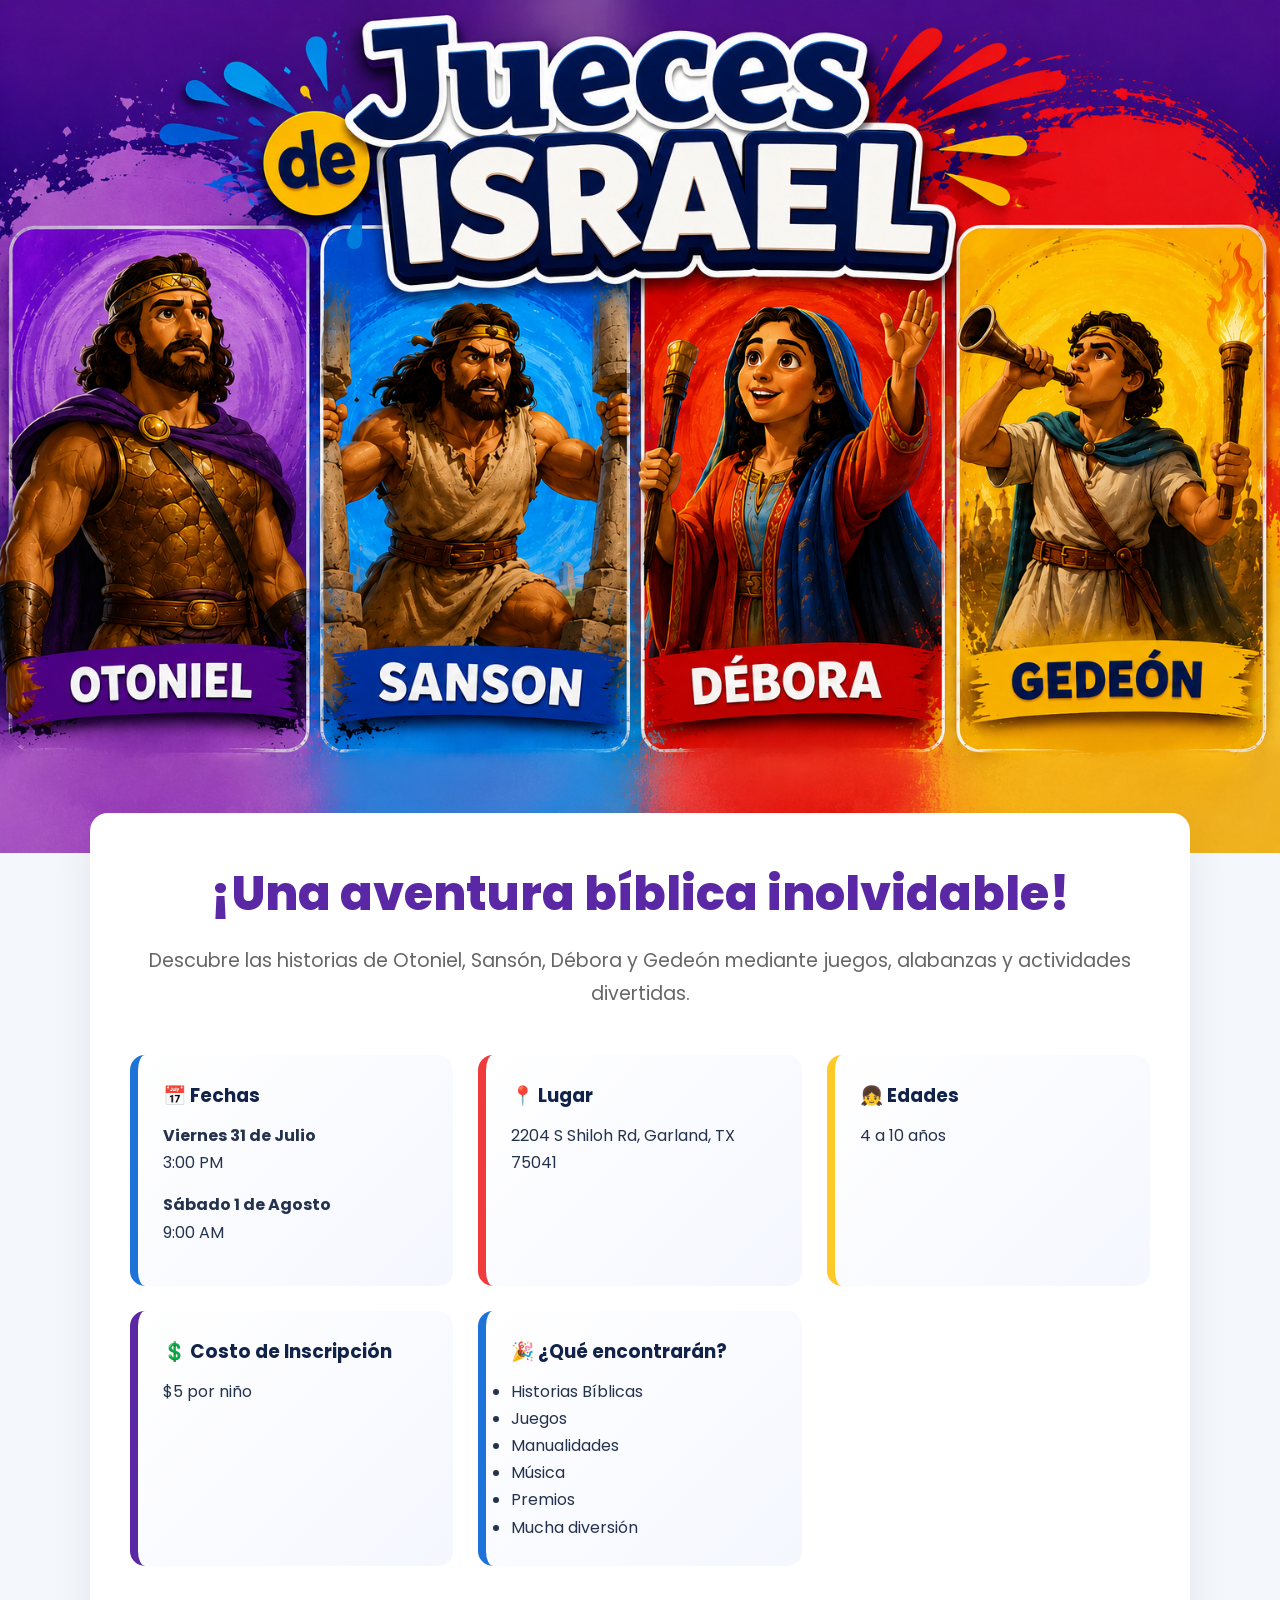
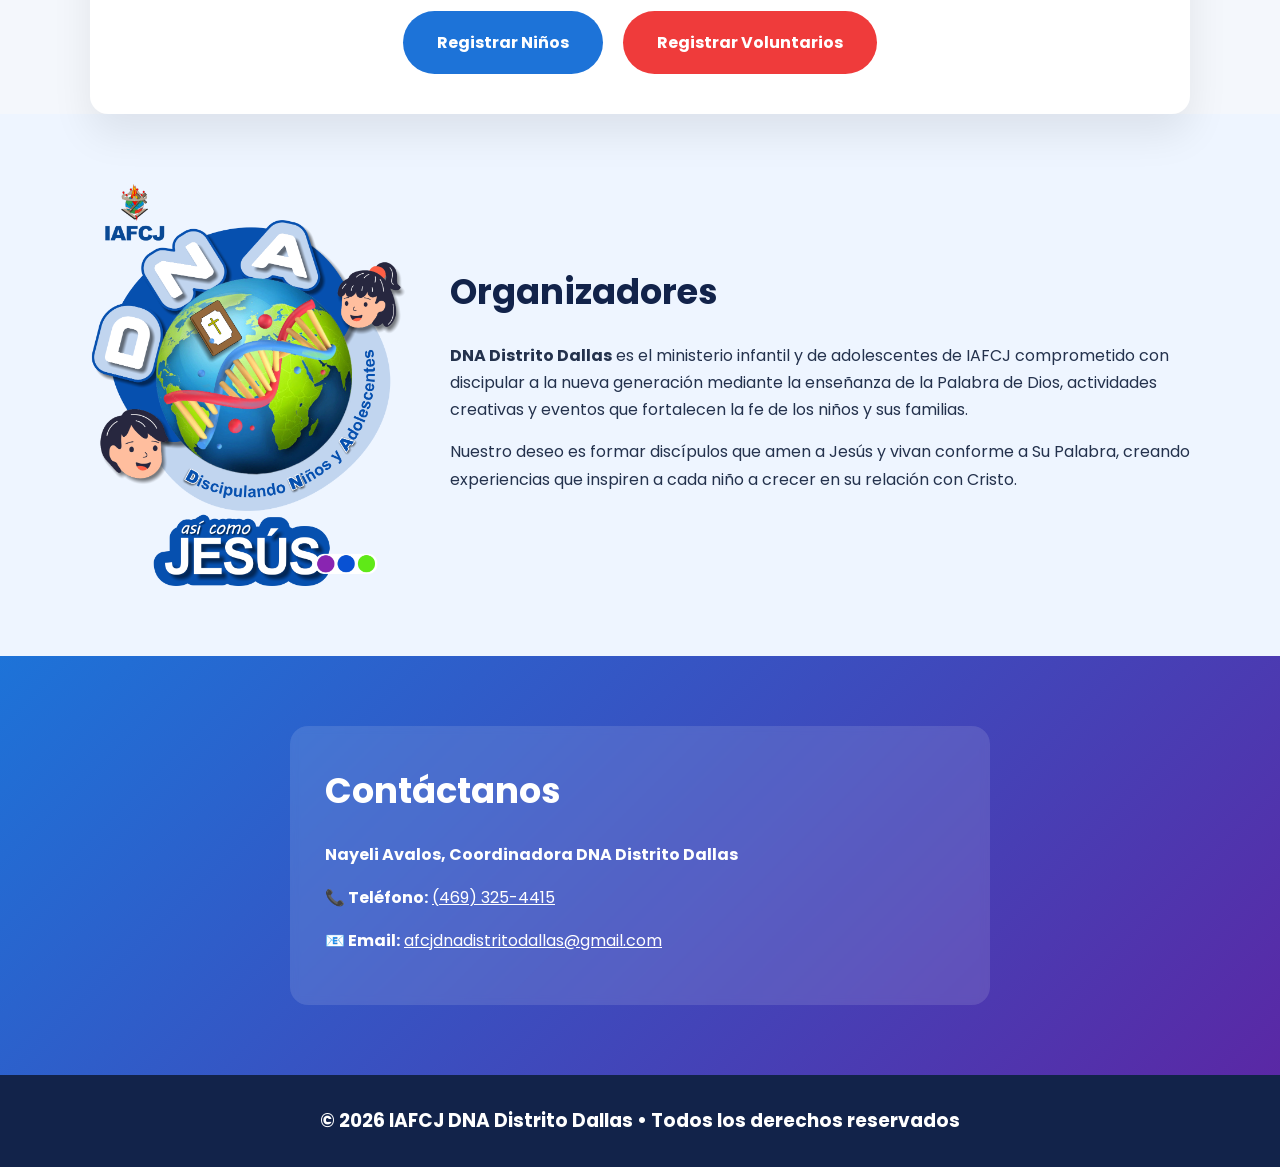
==== jueces-de-israel.html @ bd8fdea8 "Files renamed" ====
<!DOCTYPE html>
<html lang="es">
   <head>
      <meta charset="utf-8"/>
      <meta content="width=device-width, initial-scale=1.0" name="viewport"/>
      <title>Jueces de Israel</title>
      <link rel="icon" type="image/x-icon" href="images/favicon.png">
      <link href="https://fonts.googleapis.com/css2?family=Poppins:wght@300;400;600;700;800&amp;display=swap" rel="stylesheet"/>
      <style>
         :root{
         --purple:#5a28a5;
         --blue:#1d73d8;
         --red:#ef3b3b;
         --yellow:#ffc928;
         --dark:#12234a;
         --light:#f7f9ff;
         }
         *{
         margin:0;
         padding:0;
         box-sizing:border-box;
         }
         body{
         font-family:'Poppins',sans-serif;
         background:#f4f7fc;
         color:#24324d;
         line-height:1.7;
         }
         .hero img{
         width:100%;
         display:block;
         }
         .container{
         width:min(1100px,92%);
         margin:auto;
         }
         section{
         padding:70px 0;
         }
         h2{
         color:var(--dark);
         margin-bottom:20px;
         font-size:2.2rem;
         }
         p{
         margin-bottom:15px;
         }
         .event-box{
         background:white;
         border-radius:18px;
         padding:40px;
         box-shadow:0 20px 40px rgba(0,0,0,.08);
         margin-top:-40px;
         position:relative;
         }
         .event-title{
         font-size:3rem;
         color:var(--purple);
         font-weight:800;
         text-align:center;
         }
         .subtitle{
         text-align:center;
         font-size:1.2rem;
         margin-top:10px;
         color:#666;
         }
         .info-grid{
         display:grid;
         grid-template-columns:repeat(auto-fit,minmax(250px,1fr));
         gap:25px;
         margin-top:45px;
         }
         .card{
         background:linear-gradient(135deg,#ffffff,#f5f7ff);
         border-left:8px solid var(--blue);
         border-radius:15px;
         padding:25px;
         }
         .card:nth-child(2){
         border-left-color:var(--red);
         }
         .card:nth-child(3){
         border-left-color:var(--yellow);
         }
         .card:nth-child(4){
         border-left-color:var(--purple);
         }
         .card h3{
         margin-bottom:10px;
         color:var(--dark);
         }
         .buttons{
         display:flex;
         flex-wrap:wrap;
         justify-content:center;
         gap:20px;
         margin-top:45px;
         }
         .btn{
         text-decoration:none;
         color:white;
         padding:18px 34px;
         border-radius:50px;
         font-weight:700;
         transition:.3s;
         }
         .btn:hover{
         transform:translateY(-4px);
         }
         .students{
         background:var(--blue);
         }
         .volunteers{
         background:var(--red);
         }
         .about{
         display:grid;
         grid-template-columns:repeat(auto-fit,minmax(320px,1fr));
         gap:50px;
         align-items:center;
         }
         .organizers{
         background:white;
         padding:35px;
         border-radius:20px;
         box-shadow:0 15px 35px rgba(0,0,0,.08);
         }
         .contact{
         background:linear-gradient(135deg,var(--purple),var(--blue));
         color:white;
         border-radius:20px;
         padding:35px;
         }
         .contact h2, a {
         color:white;
         }
         footer{
         background:var(--dark);
         color:white;
         text-align:center;
         padding:30px;
         }
         .highlight{
         color:var(--yellow);
         font-weight:bold;
         }
         @media(max-width:700px){
         .event-title{
         font-size:2.2rem;
         }
         .event-box{
         padding:30px;
         }
         }
         .organizadores-section{
         background:#eef5ff;
         }
         .org-grid{
         display:grid;
         grid-template-columns:320px 1fr;
         gap:40px;
         align-items:center;
         }
         .org-grid img{
         max-width:100%;
         display:block;
         margin:auto;
         }
         @media(max-width:700px){
         .org-grid{grid-template-columns:1fr;}
         }
         .contactanos-section{
         background:linear-gradient(135deg,#1d73d8,#5a28a5);
         color:white;
         }
         .contactanos-section h2,.contactanos-section p,.contactanos-section a{
         color:white;
         }
         .contact-card{
         max-width:700px;
         margin:auto;
         background:rgba(255,255,255,.12);
         padding:35px;
         border-radius:18px;
         backdrop-filter:blur(4px);
         }
         .contact-card p{margin-bottom:16px;}
      </style>
   </head>
   <body>
      <div class="hero">
         <img alt="Jueces de Israel" src="images/jueces-hero.png"/>
      </div>
      <div class="container">
         <div class="event-box">
            <h1 class="event-title">¡Una aventura bíblica inolvidable!</h1>
            <p class="subtitle">
               Descubre las historias de Otoniel, Sansón, Débora y Gedeón mediante juegos, alabanzas y actividades divertidas.
            </p>
            <div class="info-grid">
               <div class="card">
                  <h3>📅 Fechas</h3>
                  <p>
                     <b>Viernes 31 de Julio</b><br/>
                     3:00 PM
                  </p>
                  <p>
                     <b>Sábado 1 de Agosto</b><br/>
                     9:00 AM
                  </p>
               </div>
               <div class="card">
                  <h3>📍 Lugar</h3>
                  <p>
                     2204 S Shiloh Rd, Garland, TX 75041
                  </p>
               </div>
               <div class="card">
                  <h3>👧 Edades</h3>
                  <p>
                     4 a 10 años
                  </p>
               </div>
               <div class="card">
                  <h3>💲 Costo de Inscripción</h3>
                  <p>
                     $5 por niño
                  </p>
               </div>
               <div class="card">
                  <h3>🎉 ¿Qué encontrarán?</h3>
                  <ul>
                     <li>Historias Bíblicas</li>
                     <li>Juegos</li>
                     <li>Manualidades</li>
                     <li>Música</li>
                     <li>Premios</li>
                     <li>Mucha diversión</li>
                  </ul>
               </div>
            </div>
            <div class="buttons">
               <a class="btn students" href="https://docs.google.com/forms/d/e/1FAIpQLSe8OTa-G187LiN_WoYlZchp-VCuSGoBEvTyFBpQoxUa51X4ag/viewform" target="_blank">
               Registrar Niños
               </a>
               <a class="btn volunteers" href="https://docs.google.com/forms/d/e/1FAIpQLSeX2M0QS5llgdg2FyLf7XPQKbKwevHinIwHjEzNY2PeXKKpGQ/viewform" target="_blank">
               Registrar Voluntarios
               </a>
            </div>
         </div>
      </div>
      <section class="organizadores-section">
         <div class="container">
            <div class="org-grid">
               <div>
                  <img alt="DNA Distrito Dallas" src="images/logo-dna.png"/>
               </div>
               <div>
                  <h2>Organizadores</h2>
                  <p><strong>DNA Distrito Dallas</strong> es el ministerio infantil y de adolescentes de IAFCJ comprometido con discipular a la nueva generación mediante la enseñanza de la Palabra de Dios, actividades creativas y eventos que fortalecen la fe de los niños y sus familias.</p>
                  <p>Nuestro deseo es formar discípulos que amen a Jesús y vivan conforme a Su Palabra, creando experiencias que inspiren a cada niño a crecer en su relación con Cristo.</p>
               </div>
            </div>
         </div>
      </section>
      <section class="contactanos-section">
         <div class="container">
            <div class="contact-card">
               <h2>Contáctanos</h2>
               <p><strong>Nayeli Avalos, Coordinadora DNA Distrito Dallas</strong></p>
               <p><strong>📞 Teléfono:</strong> <a href="tel:+14693254415">(469) 325-4415</a></p>
               <p><strong>📧 Email:</strong> <a href="mailto:afcjdnadistritodallas@gmail.com">afcjdnadistritodallas@gmail.com</a></p>
            </div>
         </div>
      </section>
      <footer>
         <h3>© 2026 IAFCJ DNA Distrito Dallas • Todos los derechos reservados</h3>
      </footer>
   </body>
</html>
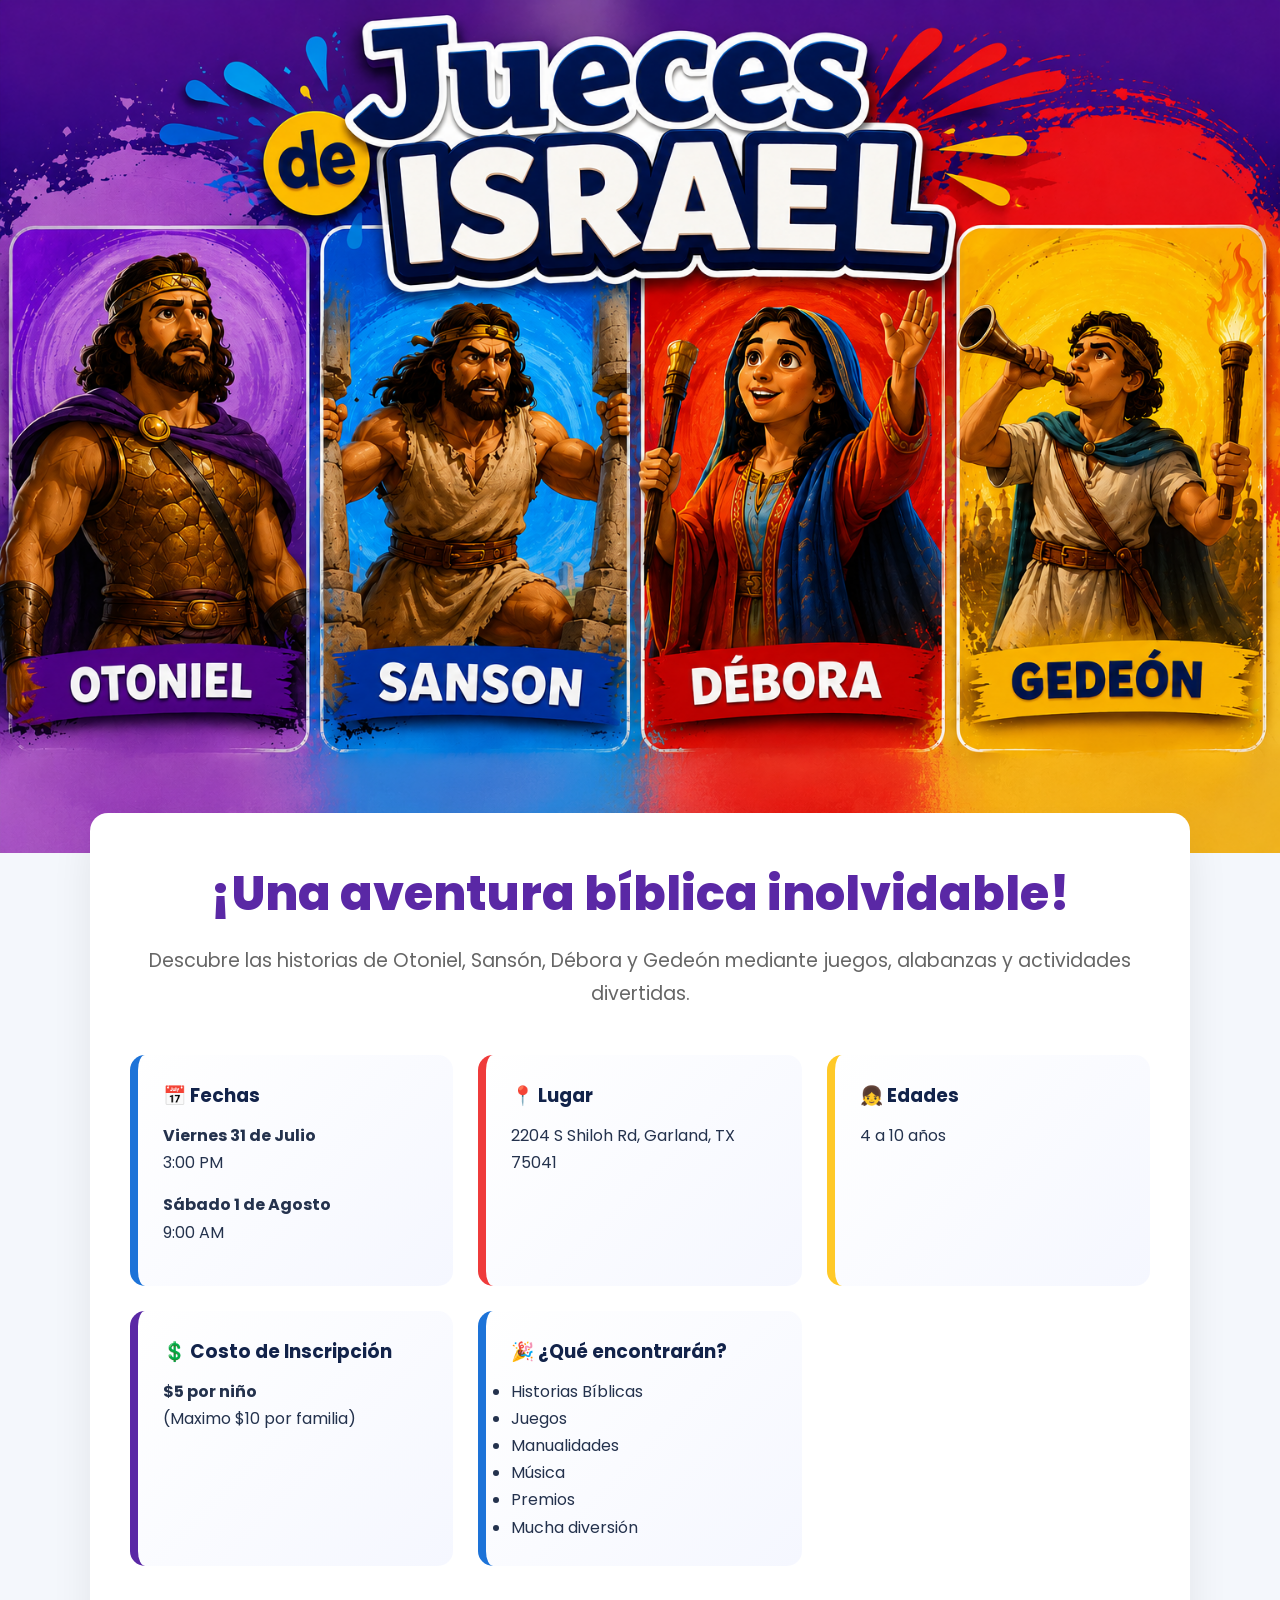
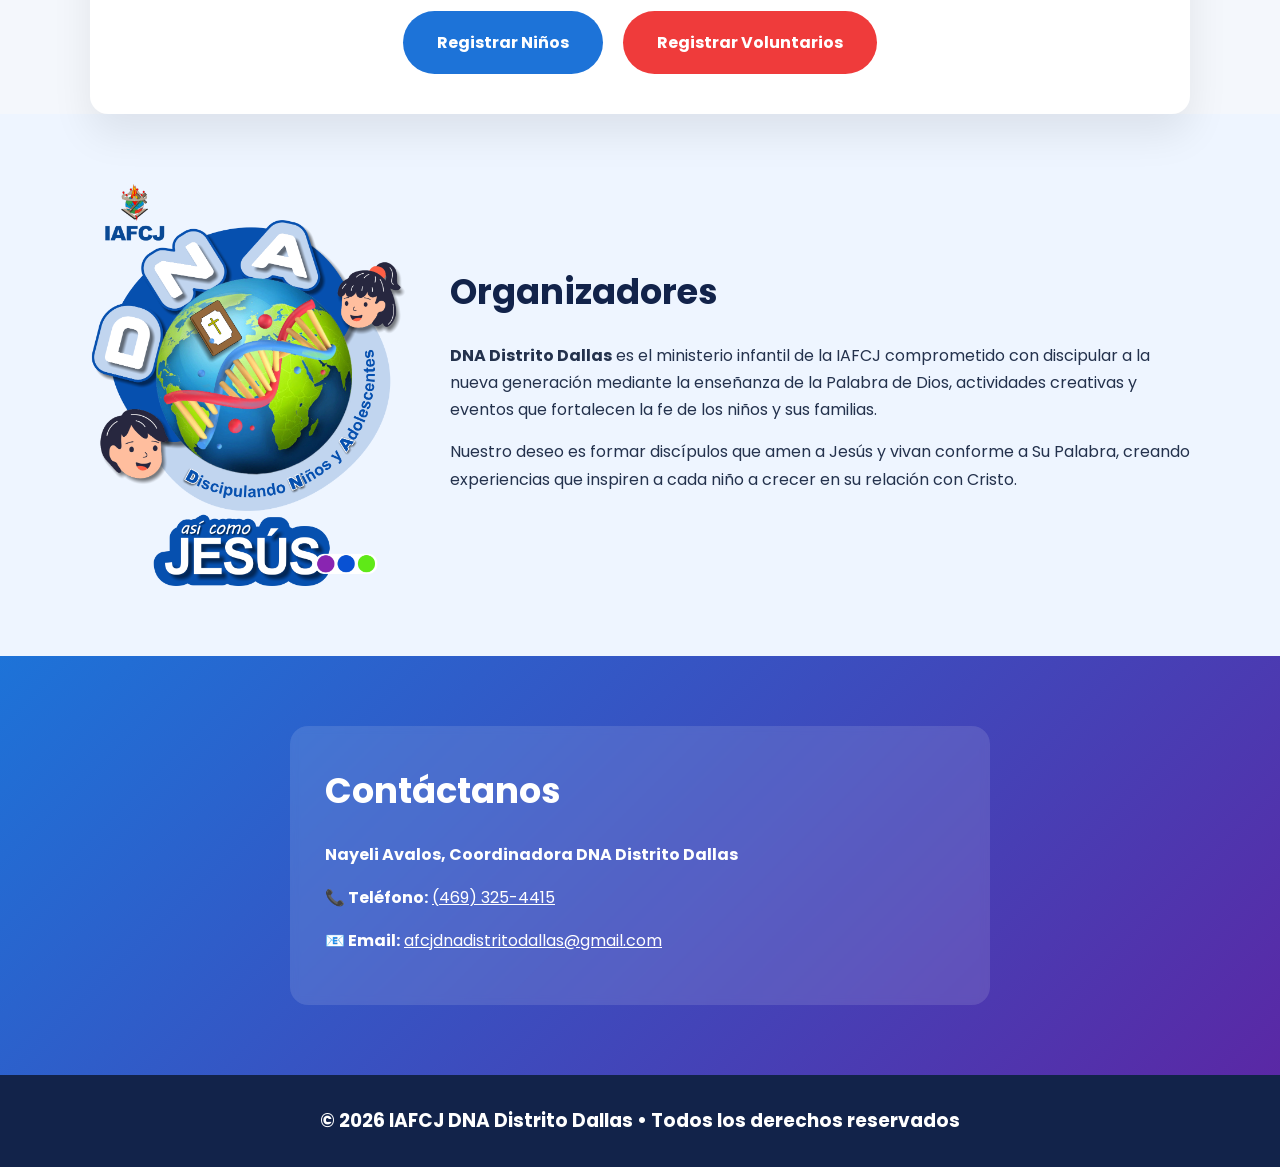
==== commit 60b60c24: "Max cost per family" ====
--- a/jueces-de-israel.html
+++ b/jueces-de-israel.html
@@ -225,7 +225,8 @@
                <div class="card">
                   <h3>💲 Costo de Inscripción</h3>
                   <p>
-                     $5 por niño
+                     <b>$5 por niño</b><br/>
+                     (Maximo $10 por familia)
                   </p>
                </div>
                <div class="card">
@@ -258,7 +259,7 @@
                </div>
                <div>
                   <h2>Organizadores</h2>
-                  <p><strong>DNA Distrito Dallas</strong> es el ministerio infantil y de adolescentes de IAFCJ comprometido con discipular a la nueva generación mediante la enseñanza de la Palabra de Dios, actividades creativas y eventos que fortalecen la fe de los niños y sus familias.</p>
+                  <p><strong>DNA Distrito Dallas</strong> es el ministerio infantil de la IAFCJ comprometido con discipular a la nueva generación mediante la enseñanza de la Palabra de Dios, actividades creativas y eventos que fortalecen la fe de los niños y sus familias.</p>
                   <p>Nuestro deseo es formar discípulos que amen a Jesús y vivan conforme a Su Palabra, creando experiencias que inspiren a cada niño a crecer en su relación con Cristo.</p>
                </div>
             </div>
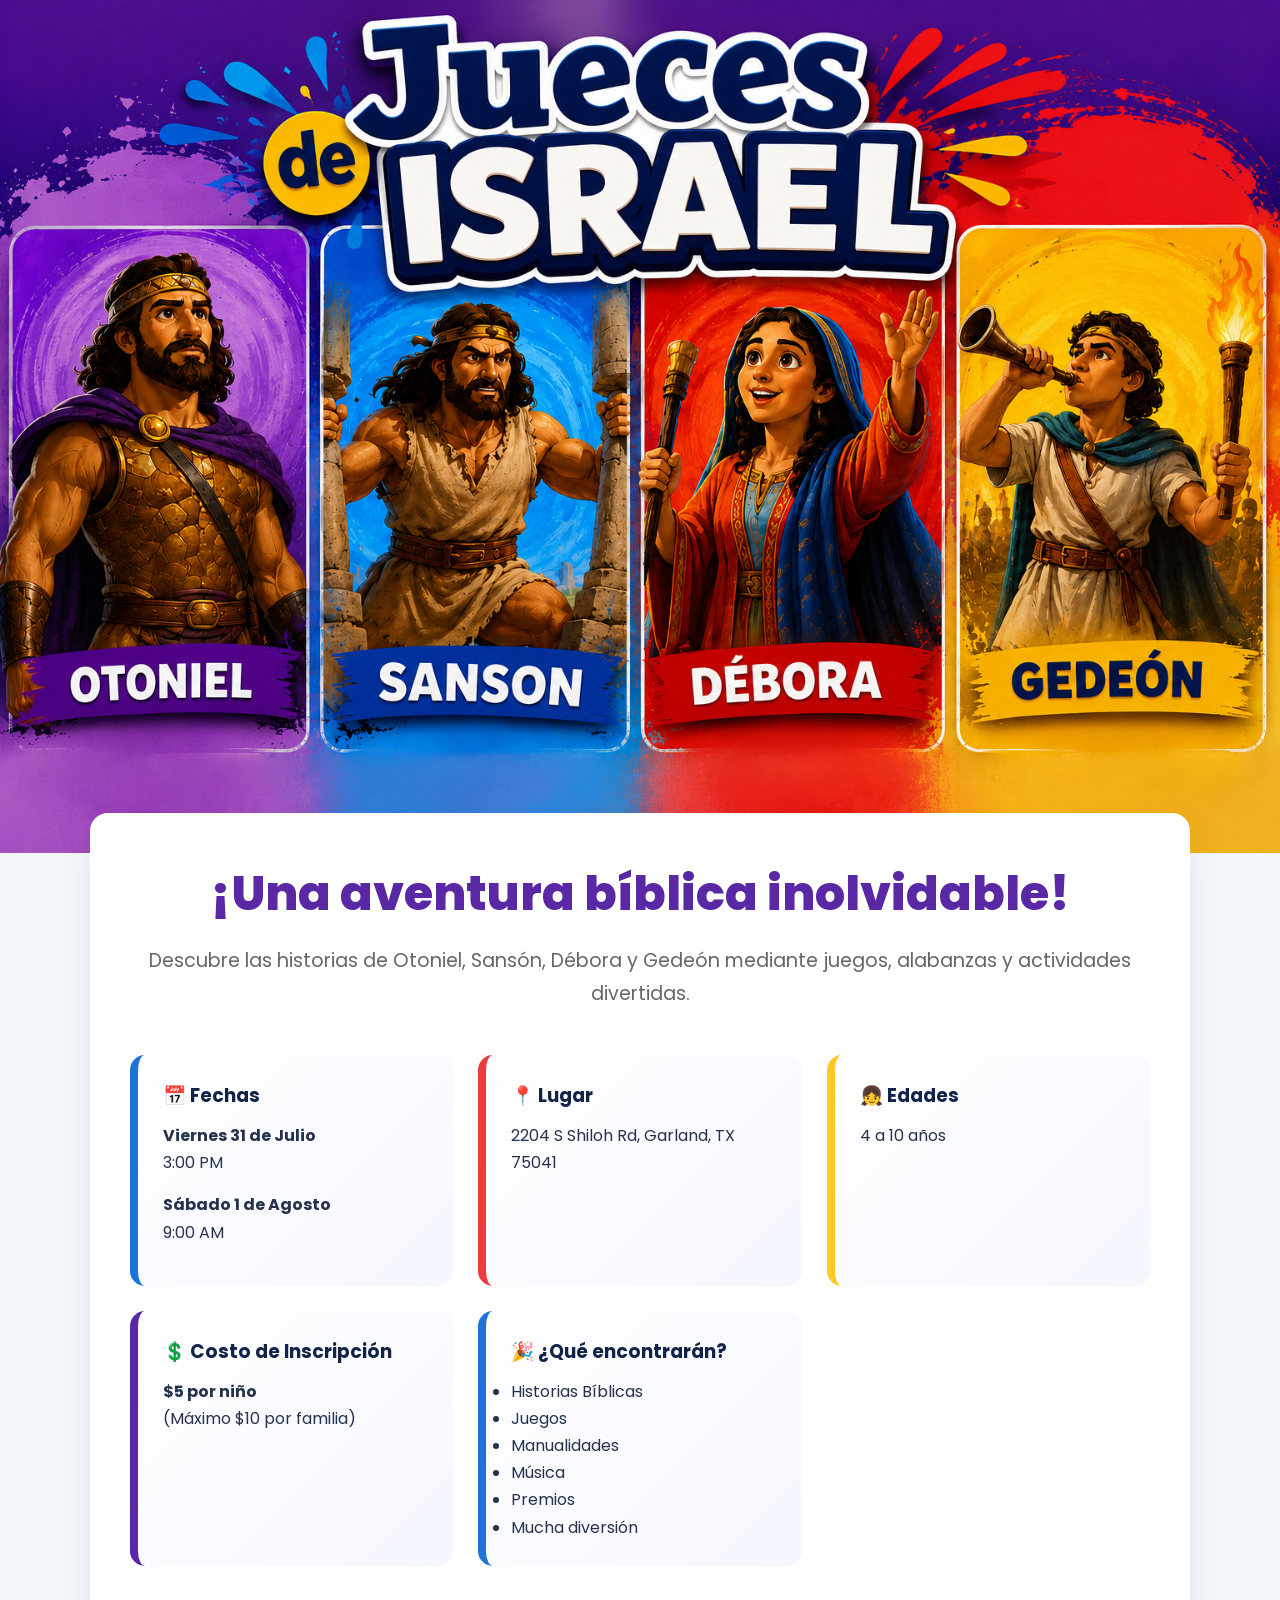
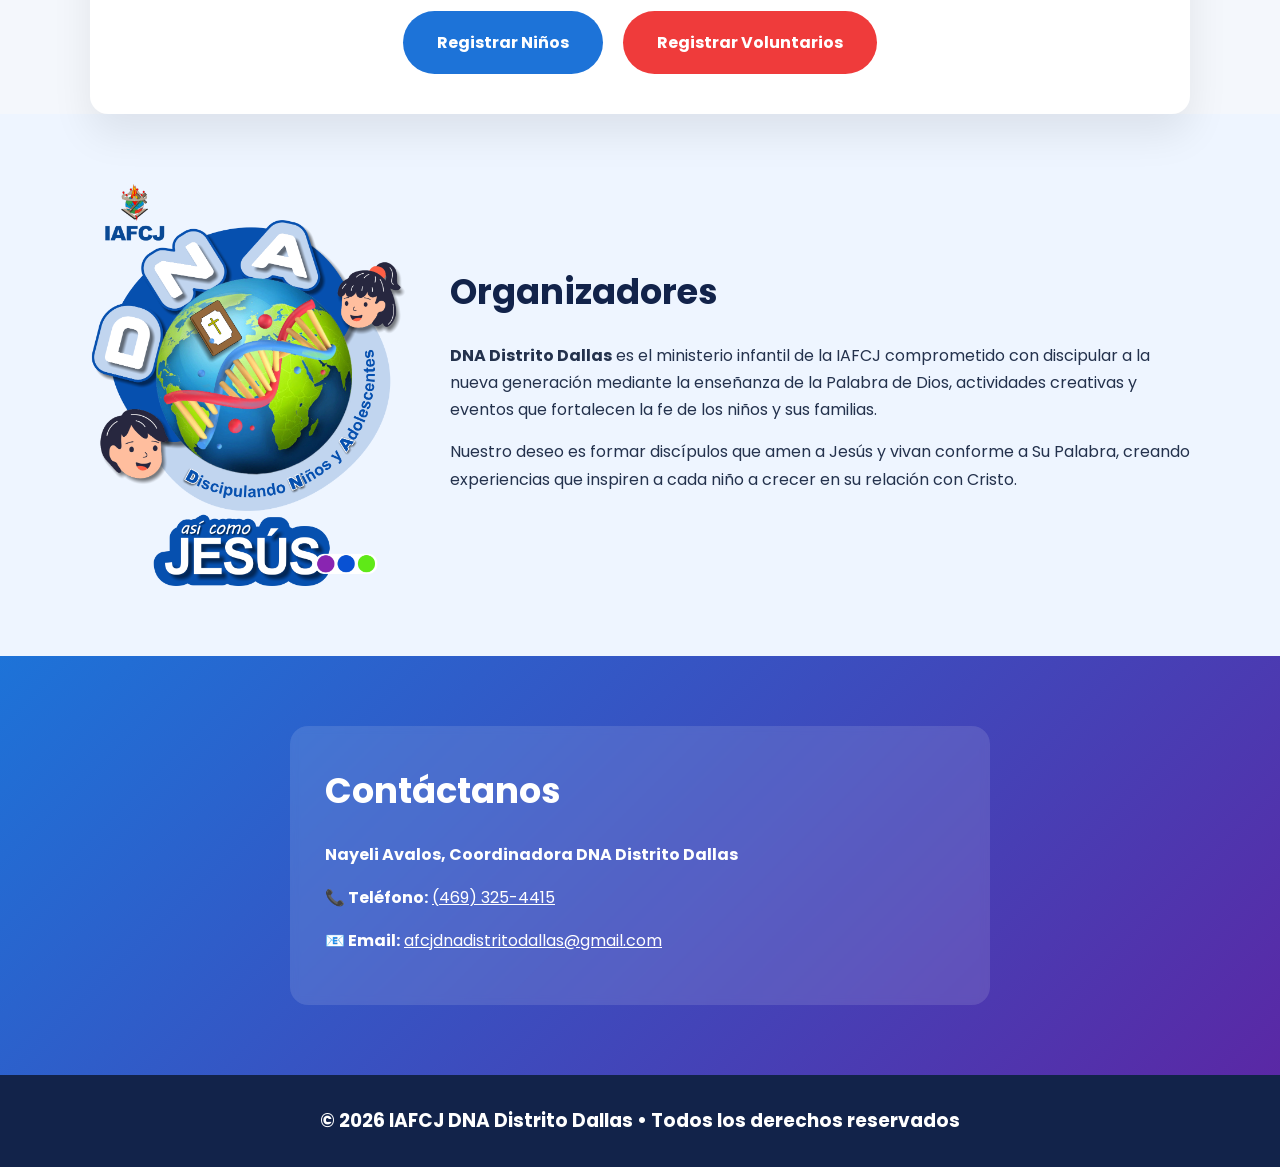
==== commit 9eb82134: "Accent" ====
--- a/jueces-de-israel.html
+++ b/jueces-de-israel.html
@@ -226,7 +226,7 @@
                   <h3>💲 Costo de Inscripción</h3>
                   <p>
                      <b>$5 por niño</b><br/>
-                     (Maximo $10 por familia)
+                     (Máximo $10 por familia)
                   </p>
                </div>
                <div class="card">
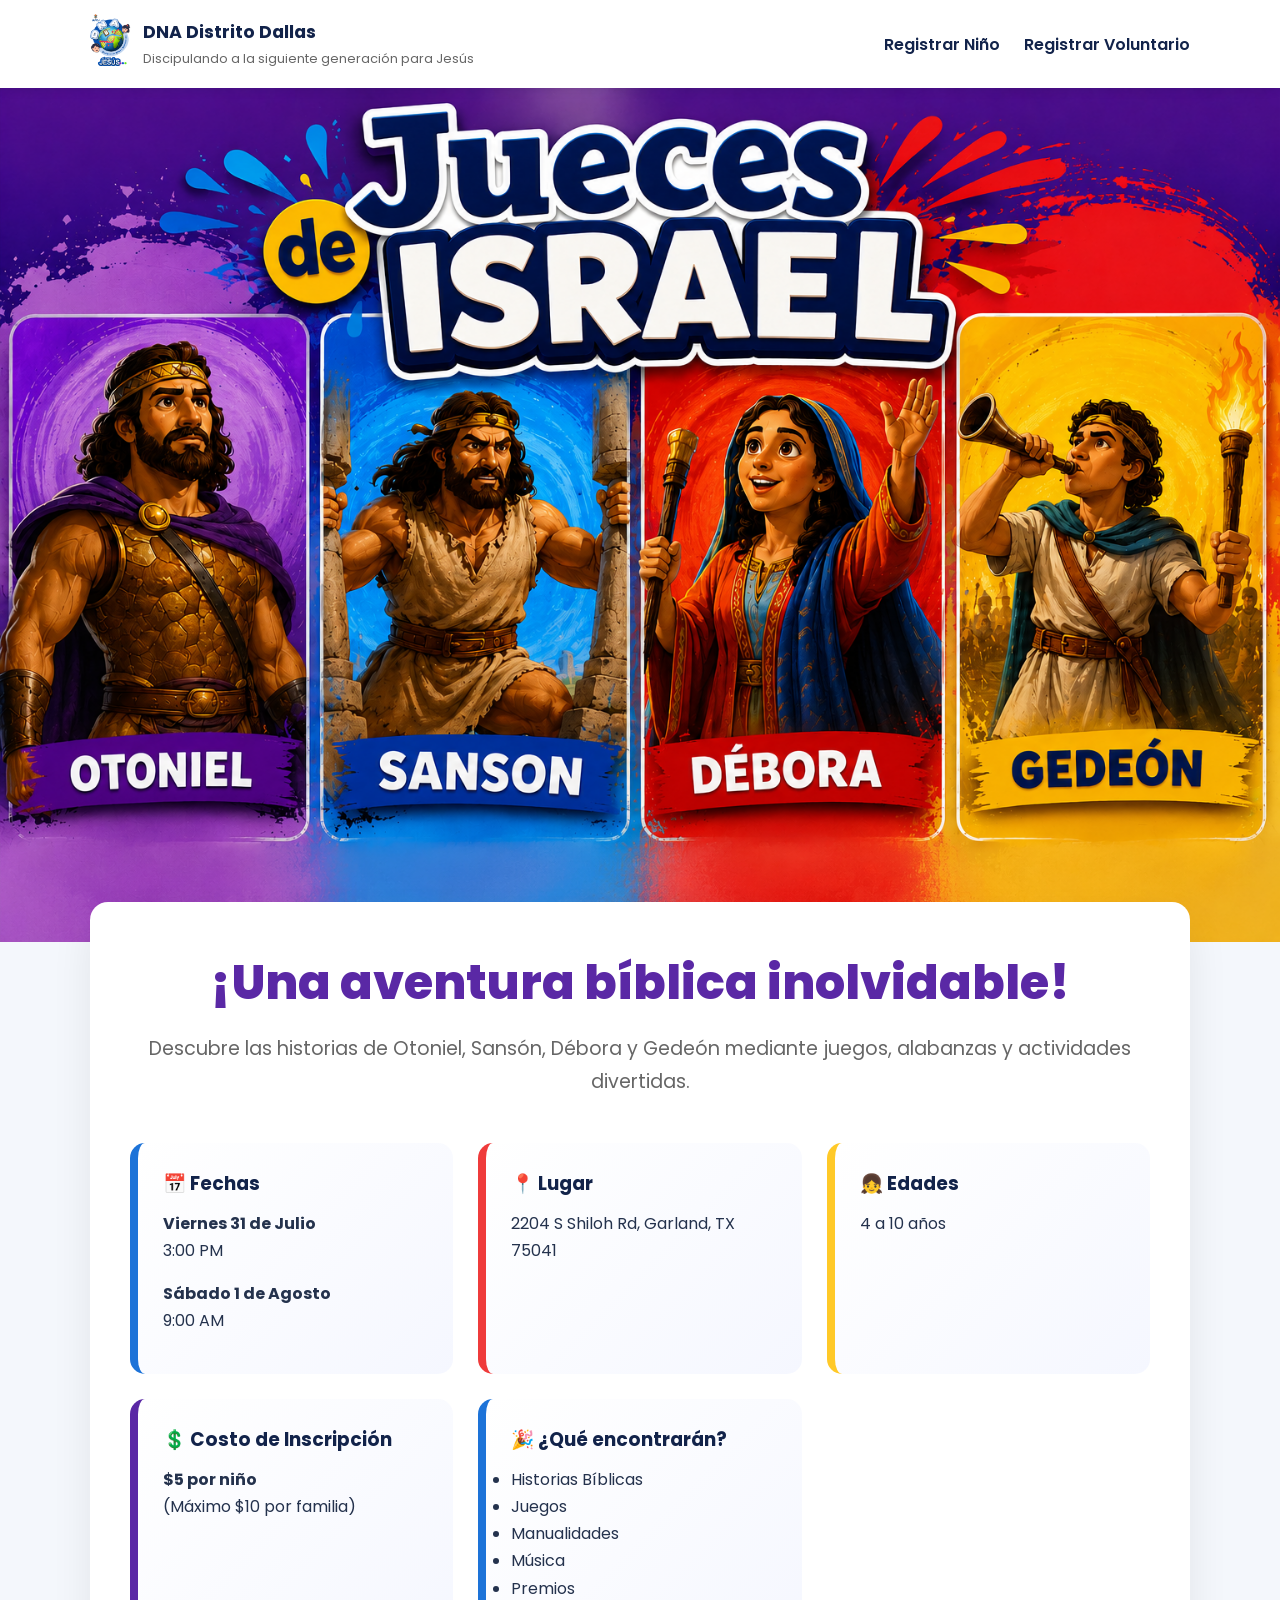
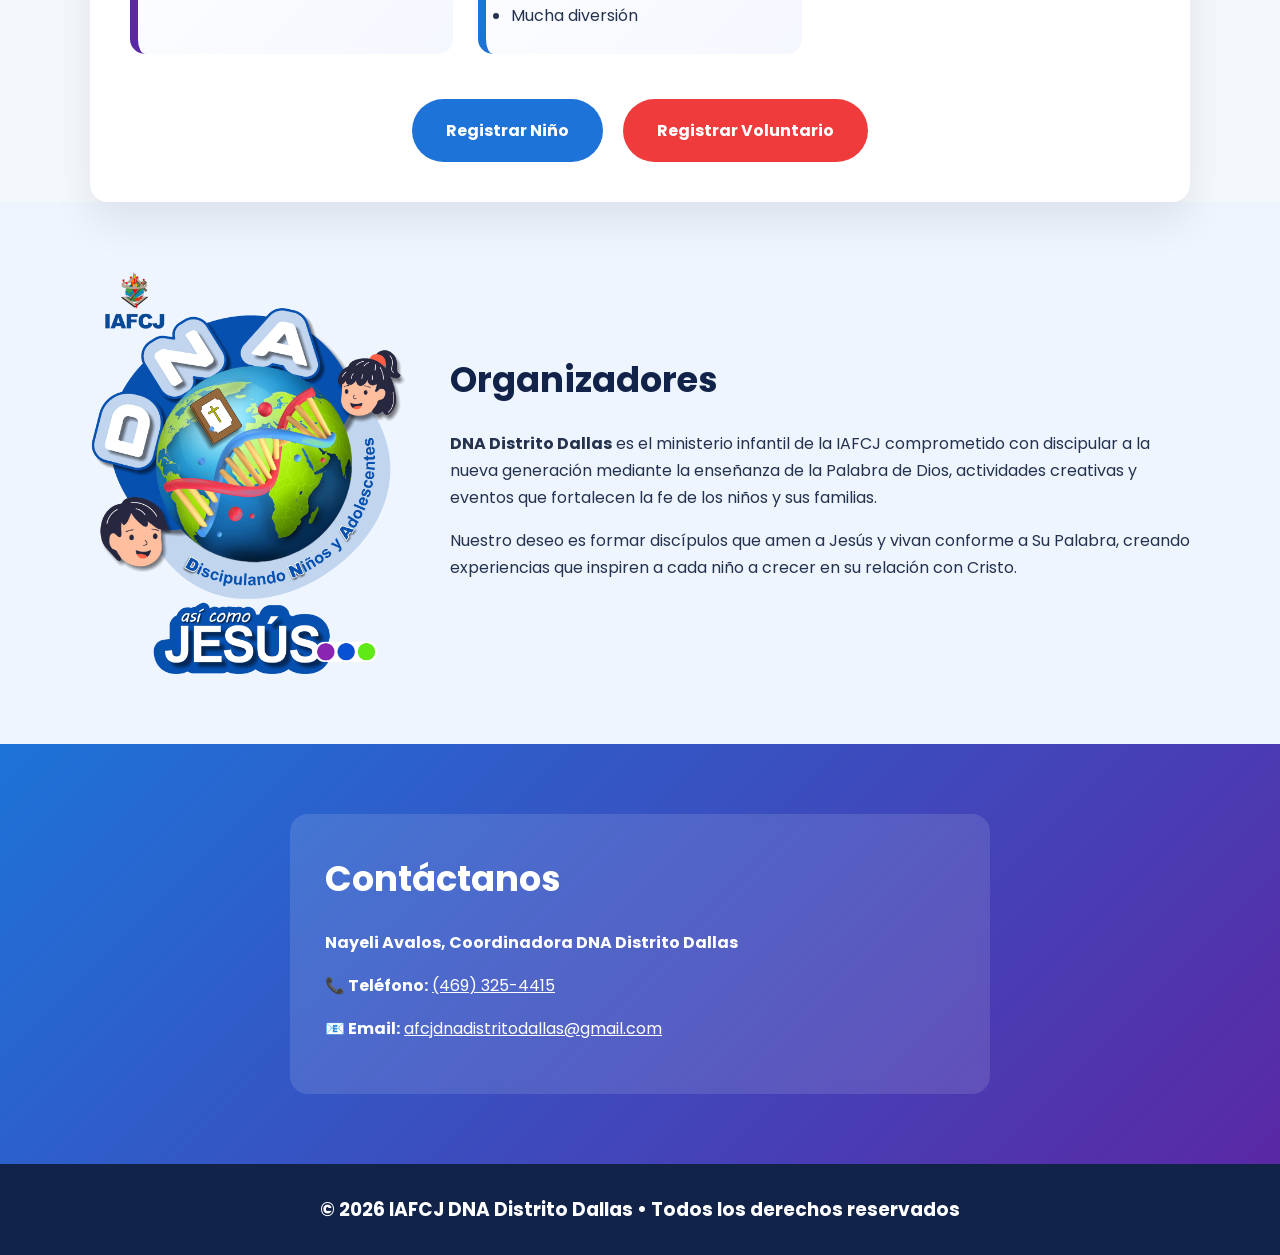
==== commit f00b8ef2: "Navigation fixes" ====
--- a/jueces-de-israel.html
+++ b/jueces-de-israel.html
@@ -4,8 +4,8 @@
       <meta charset="utf-8"/>
       <meta content="width=device-width, initial-scale=1.0" name="viewport"/>
       <title>Jueces de Israel</title>
-      <link rel="icon" type="image/x-icon" href="images/favicon.png">
-      <link href="https://fonts.googleapis.com/css2?family=Poppins:wght@300;400;600;700;800&amp;display=swap" rel="stylesheet"/>
+      <link href="images/favicon.png" rel="icon" type="image/x-icon"/>
+      <link href="https://fonts.googleapis.com/css2?family=Poppins:wght@300;400;600;700;800&amp;display=swap" rel="stylesheet">
       <style>
          :root{
          --purple:#5a28a5;
@@ -186,10 +186,41 @@
          backdrop-filter:blur(4px);
          }
          .contact-card p{margin-bottom:16px;}
+         header{background:#fff;position:sticky;top:0;z-index:1000;box-shadow:0 2px 10px rgba(0,0,0,.08)}
+         .nav{display:flex;justify-content:space-between;align-items:center;padding:14px 0}
+         .logo{display:flex;align-items:center;gap:12px}
+         .logo img{height:52px}
+         .logo h2{font-size:1.1rem;margin:0;color:var(--dark)}
+         .logo p{font-size:.8rem;margin:0;color:#666}
+         nav{display:flex;gap:24px}
+         nav a{text-decoration:none;color:var(--dark);font-weight:600}
+         @media(max-width:700px){
+         .nav{flex-direction:column;gap:12px}
+         nav{flex-wrap:wrap;justify-content:center;gap:14px}
+         .logo p{display:none}
+         }
       </style>
+      </link>
    </head>
    <body>
-      <div class="hero">
+      <header>
+         <div class="container nav">
+            <div class="logo">
+               <a href="index.html">
+                  <img alt="DNA Distrito Dallas" src="images/logo-dna.png"/>
+               </a>
+               <div>
+                  <h2>DNA Distrito Dallas</h2>
+                  <p>Discipulando a la siguiente generación para Jesús</p>
+               </div>
+            </div>
+            <nav>
+               <a href="https://docs.google.com/forms/d/e/1FAIpQLSe8OTa-G187LiN_WoYlZchp-VCuSGoBEvTyFBpQoxUa51X4ag/viewform">Registrar Niño</a>
+               <a href="https://docs.google.com/forms/d/e/1FAIpQLSeX2M0QS5llgdg2FyLf7XPQKbKwevHinIwHjEzNY2PeXKKpGQ/viewform">Registrar Voluntario</a>
+            </nav>
+         </div>
+      </header>
+      <div class="hero" id="top">
          <img alt="Jueces de Israel" src="images/jueces-hero.png"/>
       </div>
       <div class="container">
@@ -243,10 +274,10 @@
             </div>
             <div class="buttons">
                <a class="btn students" href="https://docs.google.com/forms/d/e/1FAIpQLSe8OTa-G187LiN_WoYlZchp-VCuSGoBEvTyFBpQoxUa51X4ag/viewform" target="_blank">
-               Registrar Niños
+               Registrar Niño
                </a>
                <a class="btn volunteers" href="https://docs.google.com/forms/d/e/1FAIpQLSeX2M0QS5llgdg2FyLf7XPQKbKwevHinIwHjEzNY2PeXKKpGQ/viewform" target="_blank">
-               Registrar Voluntarios
+               Registrar Voluntario
                </a>
             </div>
          </div>
@@ -265,7 +296,7 @@
             </div>
          </div>
       </section>
-      <section class="contactanos-section">
+      <section class="contactanos-section" id="contacto">
          <div class="container">
             <div class="contact-card">
                <h2>Contáctanos</h2>
